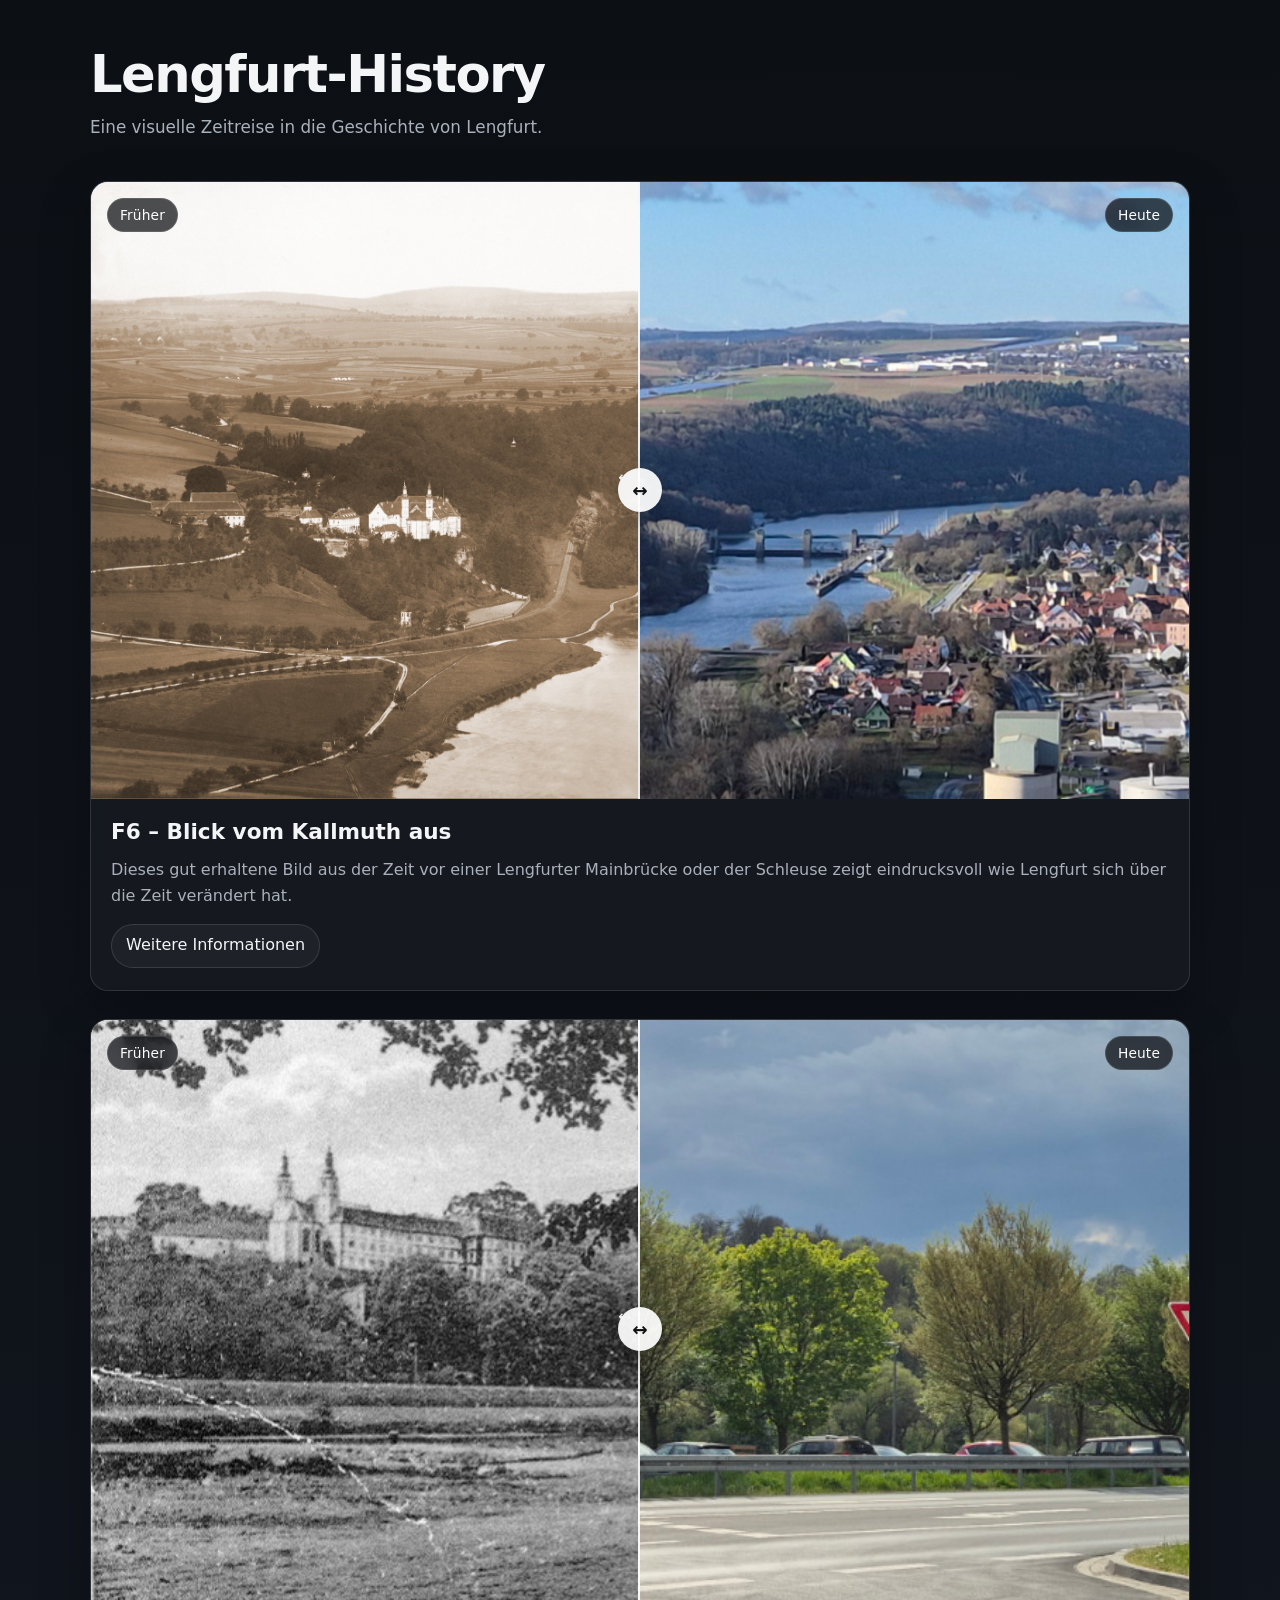
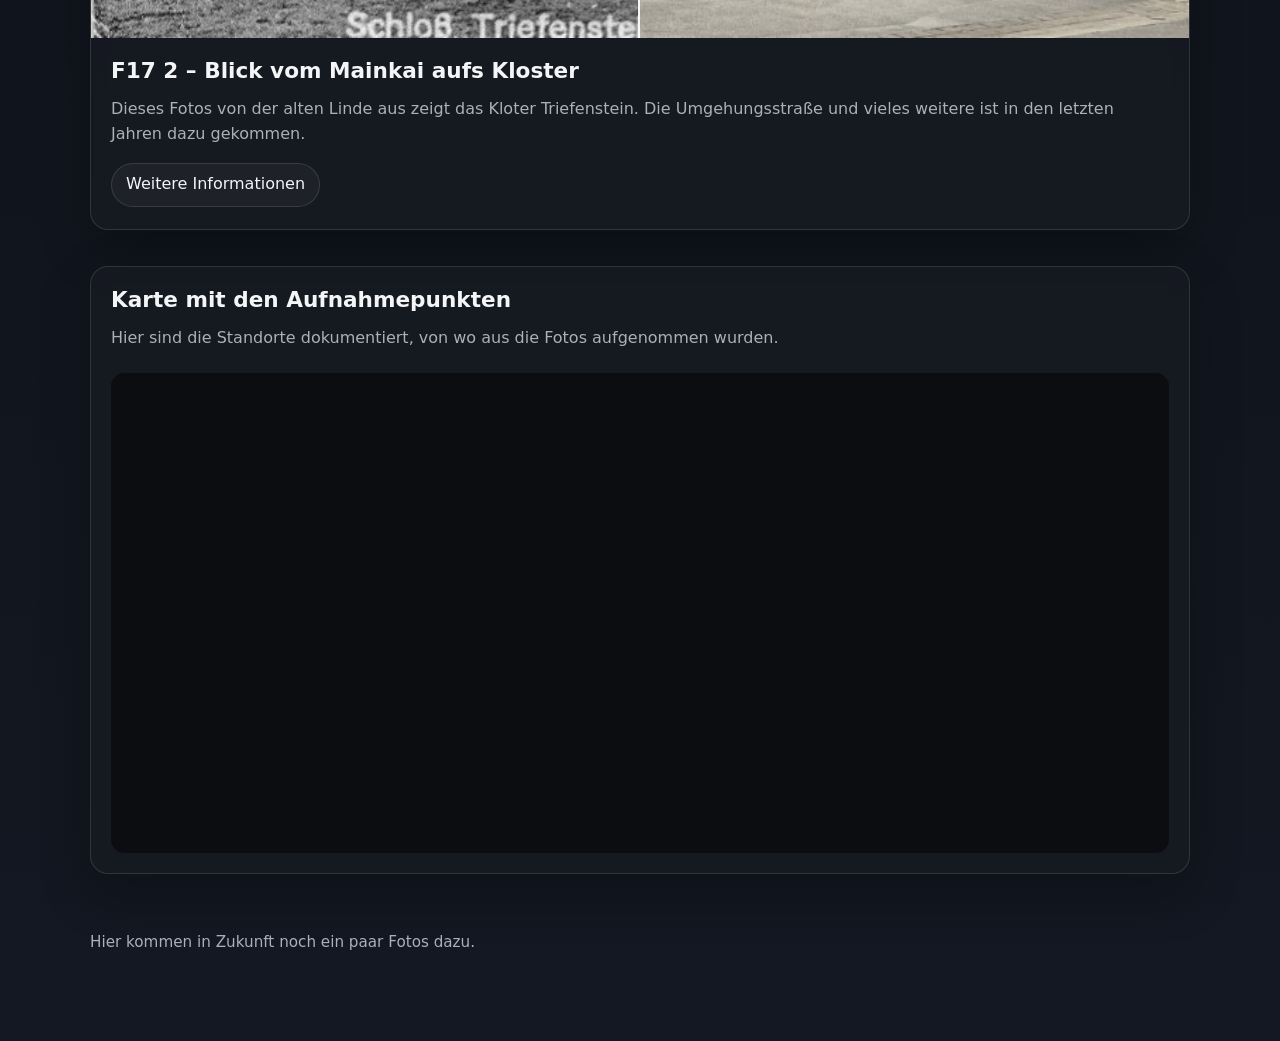
==== index.html @ 37e045f5 "js aufgeräumt" ====
<!DOCTYPE html>
<html lang="de">
<head>
  <meta charset="UTF-8" />
  <meta name="viewport" content="width=device-width, initial-scale=1.0" />
  <title>Lengfurt-History</title>
  <meta name="description" content="Eine visuelle Zeitreise in die Geschichte von Lengfurt." />
  <meta property="og:title" content="Lengfurt-History" />
  <meta property="og:description" content="Eine visuelle Zeitreise in die Geschichte von Lengfurt." />
  <meta property="og:type" content="website" />
  <meta property="og:image" content="bilder/header.jpg" />
  <meta property="og:image:type" content="image/jpg" />
  <meta property="og:image:width" content="1200" />
  <meta property="og:image:height" content="518" />
  <meta property="og:image:secure_url" content="https://peppy-selkie-e596e3.netlify.app/bilder/header.jpg" />
  <link rel="stylesheet" href="styles.css" />
</head>
<body>
  <main class="page">
    <header class="hero">
      <h1>Lengfurt-History</h1>
      <p>
        Eine visuelle Zeitreise in die Geschichte von Lengfurt.
      </p>
    </header>

    <section class="gallery">
      <article class="compare-card">
        <div class="compare-media" data-compare>
          <div class="compare-label left">Früher</div>
          <div class="compare-label right">Heute</div>

          <img
            class="compare-base"
            src="bilder/F6_heute.jpg"
            alt="Heutige Aussicht vom Kallmuth auf Lengfurt"
          />

          <div class="compare-overlay">
            <img
              src="bilder/F6.jpeg"
              alt="Frühere Aussicht vom Kallmuth auf Lengfurt"
            />
          </div>

          <div class="compare-handle" aria-hidden="true"></div>
        </div>

        <div class="compare-content">
          <h2>F6 – Blick vom Kallmuth aus</h2>
          <p>
            Dieses gut erhaltene Bild aus der Zeit vor einer Lengfurter Mainbrücke oder der Schleuse zeigt eindrucksvoll wie Lengfurt sich über die Zeit verändert hat.
          </p>
          <div class="compare-meta">
            <span class="slider-value">Position: 50%</span>
            <a
              class="compare-link"
              href="#info-pop-up"
              data-pop-up-title="F6 – Blick vom Kallmuth aus"
              data-pop-up-text="Datierung: Das Früher Bild ist von vor 1904. In diesem Jahr wurde die erste lengfurter Mainbrücke gebaut."
            >Weitere Informationen</a>
          </div>
        </div>
      </article>


      <section class="gallery">
      <article class="compare-card">
        <div class="compare-media" data-compare>
          <div class="compare-label left">Früher</div>
          <div class="compare-label right">Heute</div>

          <img
            class="compare-base"
            src="bilder/F17 2 heute.jpg"
            alt="Heutiger Blick aufs Kloster Triefenstein vom Mainkai aus"
          />

          <div class="compare-overlay">
            <img
              src="bilder/F17 2.jpg"
              alt="Früherer Blick aufs Kloster Triefenstein vom Mainkai aus"
            />
          </div>

          <div class="compare-handle" aria-hidden="true"></div>
        </div>

        <div class="compare-content">
          <h2>F17 2 – Blick vom Mainkai aufs Kloster</h2>
          <p>
            Dieses Fotos von der alten Linde aus zeigt das Kloter Triefenstein. Die Umgehungsstraße und vieles weitere ist in den letzten Jahren dazu gekommen.
          </p>
          <div class="compare-meta">
            <span class="slider-value">Position: 50%</span>
            <a
              class="compare-link"
              href="#info-pop-up"
              data-pop-up-title="F17 2 – Blick vom Mainkai aufs Kloster"
              data-pop-up-text="Das Früher-Bild muss vor 1939 aufgenommen sein. Es stammt von einer Postkarte aus 1939."
            >Weitere Informationen</a>
          </div>
        </div>
      </article>

    </section>

    <section class="map-section" aria-labelledby="karte-titel">
      <div class="compare-card">
        <div class="compare-content">
          <h2 id="karte-titel">Karte mit den Aufnahmepunkten</h2>
          <p>
            Hier sind die Standorte dokumentiert, von wo aus die Fotos aufgenommen wurden.
          </p>
        </div>
        <div class="map-embed">
          <iframe
            src="https://www.google.com/maps/d/embed?mid=1ggDm_IBhAO5Al_2fngC7RQu9NAcwdJE&ehbc=2E312F"
            width="640"
            height="480"
            loading="lazy"
            referrerpolicy="no-referrer-when-downgrade"
            title="Google My Maps Karte"
          ></iframe>
        </div>
      </div>
    </section>

    <p class="footer-note">
      Hier kommen in Zukunft noch ein paar Fotos dazu.
    </p>
  </main>

  <div class="pop-up" id="info-pop-up" role="dialog" aria-modal="true" aria-labelledby="pop-up-title" hidden>
    <div class="pop-up-content">
      <div class="pop-up-header">
        <h2 class="pop-up-title" id="pop-up-title"></h2>
        <button class="pop-up-close" type="button" aria-label="Popup schließen">×</button>
      </div>
      <p class="pop-up-text"></p>
    </div>
  </div>

  
  <script src="script.js"></script>
</body>
</html>
---- styles.css ----
:root {
  --panel: #171a21;
  --text: #f3f5f7;
  --muted: #a9b1bb;
  --line: rgba(255,255,255,0.12);
  --radius: 18px;
  --shadow: 0 18px 50px rgba(0,0,0,0.28);
  --max-width: 1100px;
}

* {
  box-sizing: border-box;
}

html, body {
  margin: 0;
  padding: 0;
  background: linear-gradient(180deg, #0c0f14 0%, #131822 100%);
  color: var(--text);
  font-family: Inter, system-ui, -apple-system, BlinkMacSystemFont, "Segoe UI", sans-serif;
}

img {
  display: block;
  max-width: 100%;
}

a {
  color: inherit;
}

.page {
  width: min(100% - 32px, var(--max-width));
  margin: 0 auto;
  padding: 48px 0 72px;
}

.hero {
  margin-bottom: 40px;
}

.hero h1 {
  margin: 0 0 12px;
  font-size: clamp(2rem, 4vw, 3.6rem);
  line-height: 1.05;
  letter-spacing: -0.03em;
}

.hero p {
  margin: 0;
  max-width: 65ch;
  color: var(--muted);
  font-size: 1.05rem;
  line-height: 1.6;
}

.gallery {
  display: grid;
  gap: 28px;
}

.compare-card {
  background: rgba(23, 26, 33, 0.86);
  backdrop-filter: blur(8px);
  border: 1px solid var(--line);
  border-radius: var(--radius);
  box-shadow: var(--shadow);
  overflow: hidden;
}

.compare-media {
  position: relative;
  aspect-ratio: 16 / 9;
  background: #090b0f;
  overflow: hidden;
  user-select: none;
  touch-action: pan-y;
}

.compare-media > img,
.compare-overlay img {
  width: 100%;
  height: 100%;
  object-fit: cover;
  pointer-events: none;
}

.compare-overlay img,
.compare-base {
  object-position: left center;
}

.compare-base,
.compare-overlay {
  position: absolute;
  inset: 0;
}

.compare-overlay {
  width: 50%;
  overflow: hidden;
  border-right: 2px solid rgba(255,255,255,0.9);
}

.compare-handle {
  position: absolute;
  top: 0;
  bottom: 0;
  left: 50%;
  width: 48px;
  transform: translateX(-50%);
  cursor: ew-resize;
  pointer-events: auto;
  touch-action: none;
  z-index: 3;
}

.compare-handle::before {
  content: "\2194";
  position: absolute;
  top: 50%;
  left: 50%;
  transform: translate(-50%, -50%);
  width: 44px;
  height: 44px;
  border-radius: 999px;
  background: rgba(255,255,255,0.92);
  box-shadow: 0 8px 22px rgba(0,0,0,0.28);
}

.compare-handle::after {
  content: "↔";
  position: absolute;
  top: 50%;
  left: 50%;
  transform: translate(-50%, -50%);
  color: #111;
  font-size: 1.15rem;
  font-weight: 700;
}

.compare-label {
  position: absolute;
  top: 16px;
  z-index: 2;
  padding: 8px 12px;
  border-radius: 999px;
  background: rgba(10, 12, 16, 0.72);
  border: 1px solid rgba(255,255,255,0.12);
  color: #fff;
  font-size: 0.86rem;
  letter-spacing: 0.01em;
  backdrop-filter: blur(8px);
}

.compare-label.left {
  left: 16px;
}

.compare-label.right {
  right: 16px;
}

.compare-content {
  display: grid;
  gap: 12px;
  padding: 20px 20px 22px;
}

.compare-content h2 {
  margin: 0;
  font-size: 1.35rem;
  line-height: 1.2;
}

.compare-content p {
  margin: 0;
  color: var(--muted);
  line-height: 1.6;
}

.compare-meta {
  display: flex;
  flex-wrap: wrap;
  gap: 10px;
  align-items: center;
  justify-content: space-between;
  padding-top: 4px;
}

.compare-link {
  text-decoration: none;
  border: 1px solid var(--line);
  background: rgba(255,255,255,0.04);
  padding: 10px 14px 13px 14px;
  border-radius: 999px;
  transition: transform 0.2s ease, background 0.2s ease, border-color 0.2s ease;
}

.compare-link:hover,
.compare-link:focus-visible {
  transform: translateY(-1px);
  background: rgba(255,255,255,0.08);
  border-color: rgba(255,255,255,0.25);
  outline: none;
}

.slider-value {
  color: var(--muted);
  font-size: 0.95rem;
  display: none;
}

.map-section {
  margin-top: 8px;
}

.map-embed {
  padding: 0 20px 20px;
}

.map-embed iframe {
  display: block;
  width: 100%;
  min-height: 480px;
  border: 0;
  border-radius: 14px;
  background: #0b0d11;
}

.footer-note {
  margin-top: 28px;
  color: var(--muted);
  font-size: 0.95rem;
  line-height: 1.6;
}

.pop-up {
  position: fixed;
  inset: 0;
  display: grid;
  place-items: center;
  padding: 20px;
  background: rgba(0,0,0,0.68);
  opacity: 0;
  pointer-events: none;
  transition: opacity 0.2s ease;
  z-index: 10;
}

.pop-up.is-open {
  opacity: 1;
  pointer-events: auto;
}

.pop-up-content {
  width: min(100%, 520px);
  border: 1px solid var(--line);
  border-radius: 14px;
  background: var(--panel);
  box-shadow: var(--shadow);
  padding: 22px;
}

.pop-up-header {
  display: flex;
  gap: 16px;
  align-items: center;
  justify-content: space-between;
  margin-bottom: 14px;
}

.pop-up-header h2 {
  margin: 0;
  font-size: 1.25rem;
  line-height: 1.2;
}

.pop-up-close {
  display: inline-grid;
  place-items: center;
  width: 40px;
  height: 40px;
  flex-shrink: 0;
  border: 1px solid var(--line);
  border-radius: 999px;
  background: rgba(255,255,255,0.04);
  color: var(--text);
  font-size: 1.8rem;
  line-height: 1;
  cursor: pointer;
  padding-bottom: 5px;
}

.pop-up-close:hover,
.pop-up-close:focus-visible {
  background: rgba(255,255,255,0.08);
  outline: none;
}

.pop-up-content p {
  margin: 0;
  color: var(--muted);
  line-height: 1.6;
}

@media (max-width: 720px) {
  .page {
    width: min(100% - 20px, var(--max-width));
    padding-top: 28px;
  }

  .compare-content {
    padding: 16px;
  }

  .compare-label {
    top: 12px;
    font-size: 0.8rem;
  }

  .compare-label.left {
    left: 12px;
  }

  .compare-label.right {
    right: 12px;
  }

  .map-embed {
    padding: 0 16px 16px;
  }

  .map-embed iframe {
    min-height: 360px;
  }
}
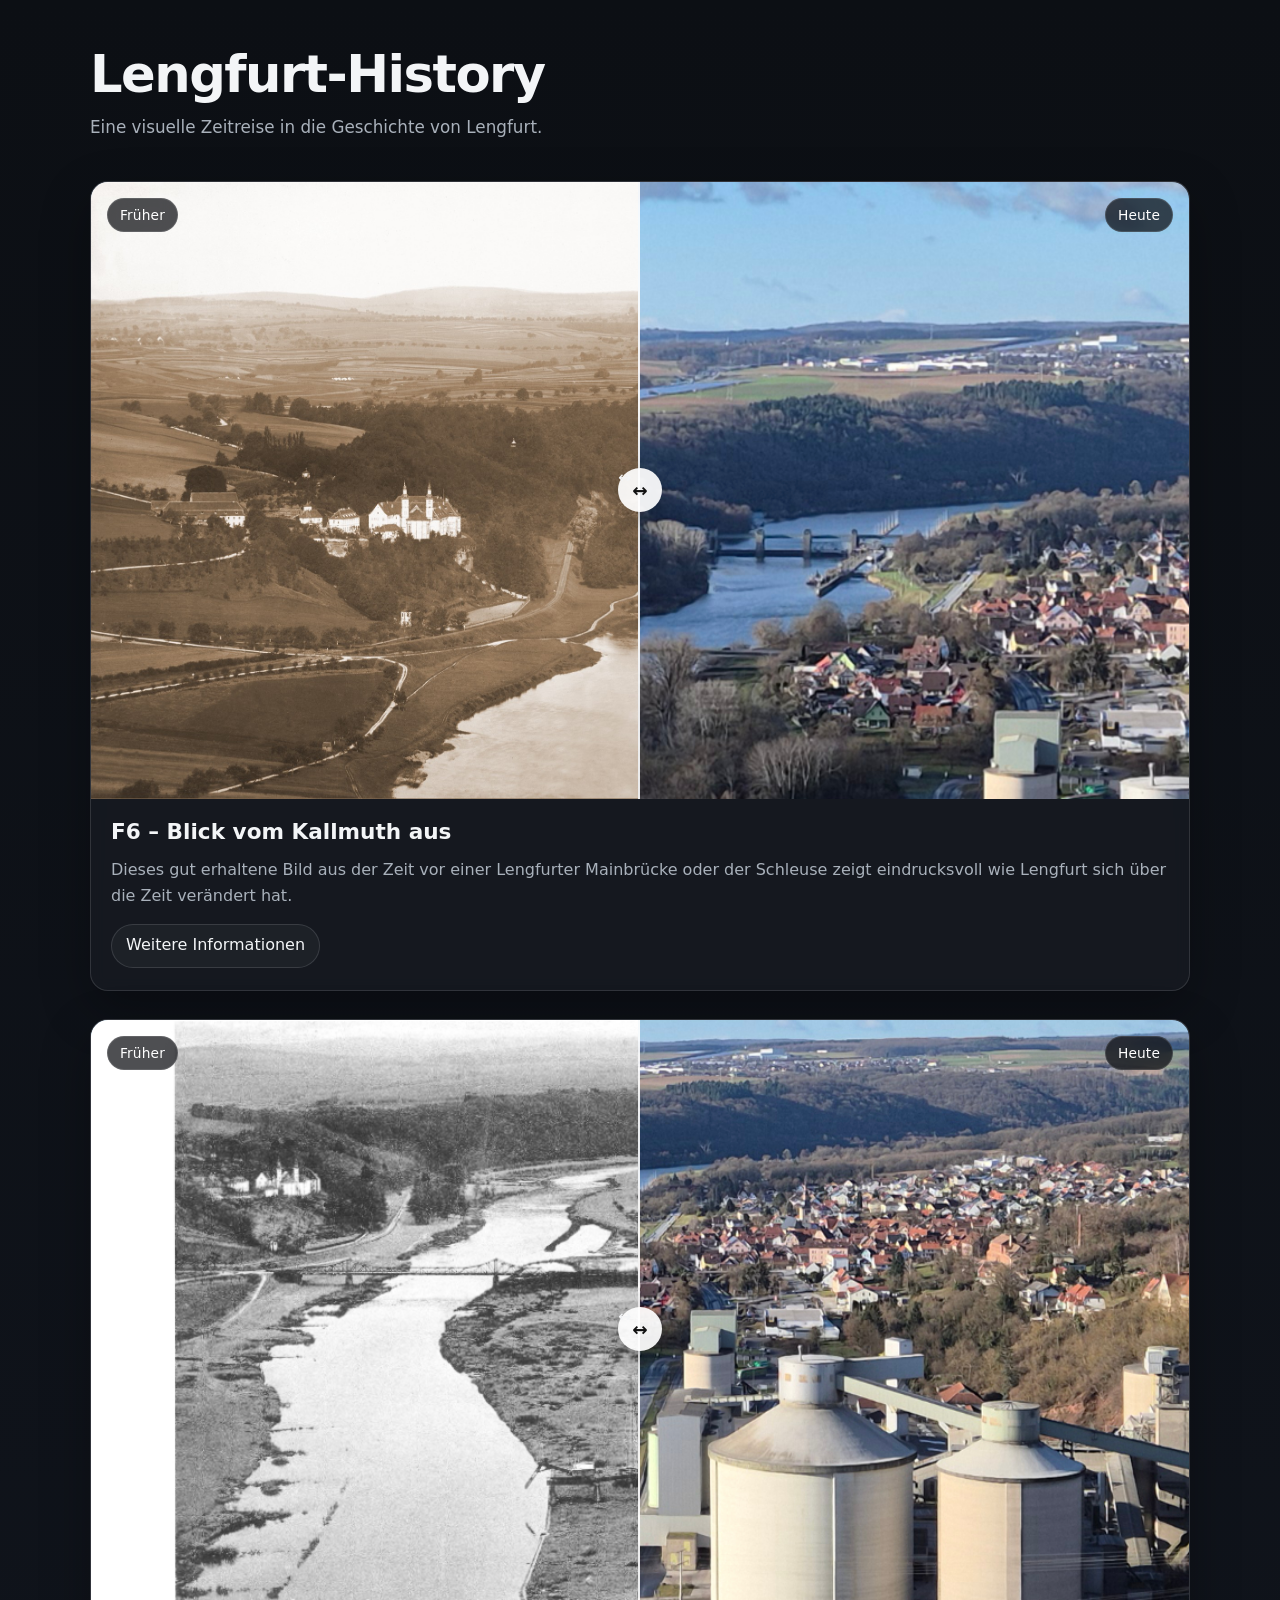
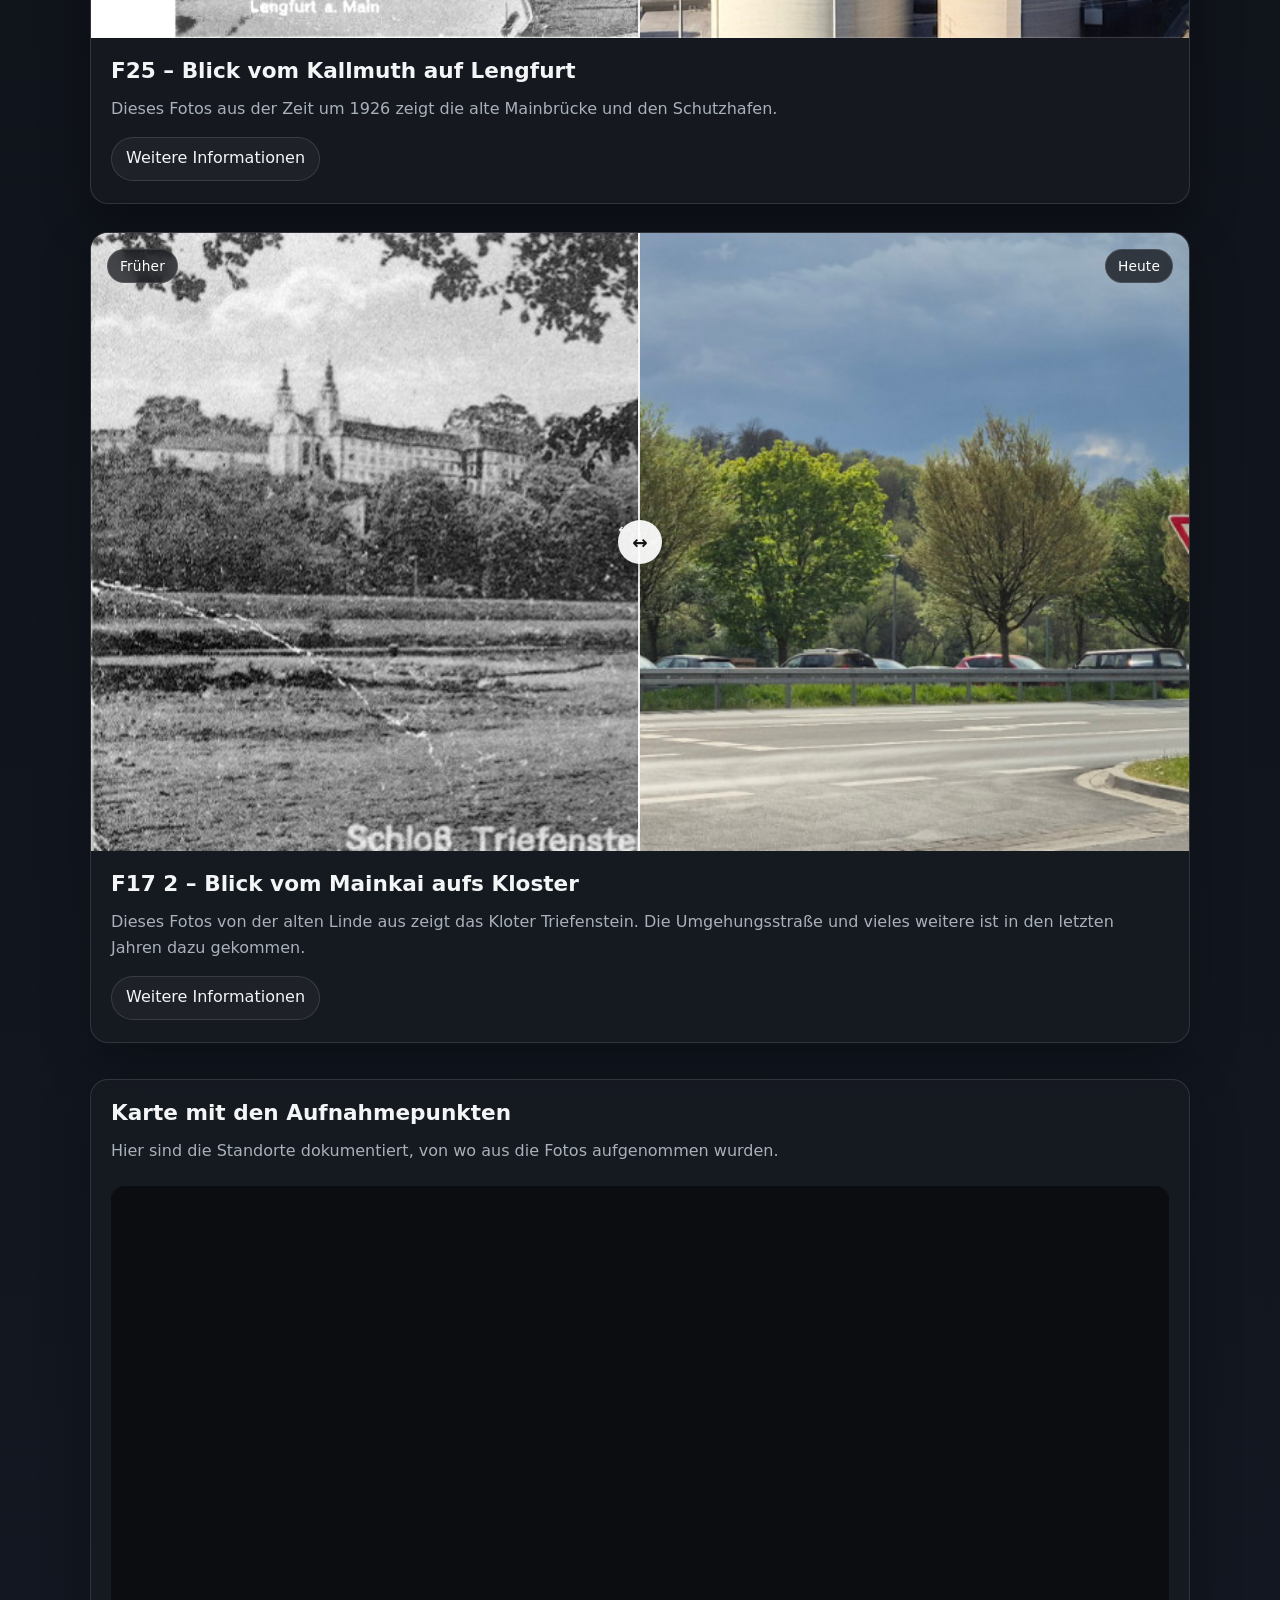
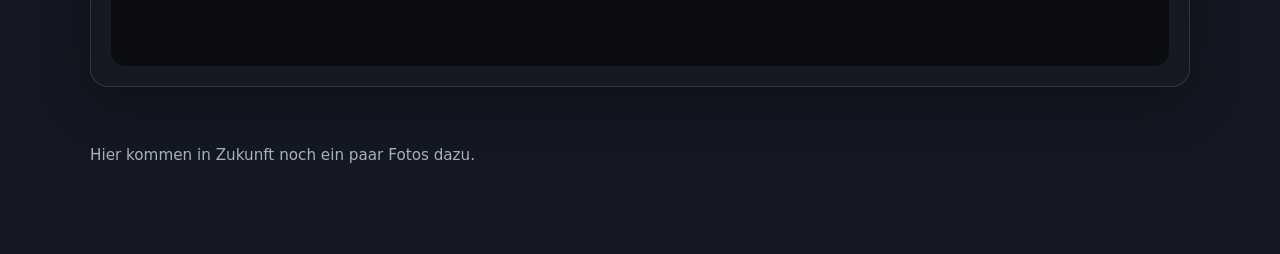
==== commit c3833fc9: "F25 hinzugefügt" ====
--- a/index.html
+++ b/index.html
@@ -1,5 +1,6 @@
 <!DOCTYPE html>
 <html lang="de">
+
 <head>
   <meta charset="UTF-8" />
   <meta name="viewport" content="width=device-width, initial-scale=1.0" />
@@ -15,6 +16,7 @@
   <meta property="og:image:secure_url" content="https://peppy-selkie-e596e3.netlify.app/bilder/header.jpg" />
   <link rel="stylesheet" href="styles.css" />
 </head>
+
 <body>
   <main class="page">
     <header class="hero">
@@ -30,17 +32,10 @@
           <div class="compare-label left">Früher</div>
           <div class="compare-label right">Heute</div>
 
-          <img
-            class="compare-base"
-            src="bilder/F6_heute.jpg"
-            alt="Heutige Aussicht vom Kallmuth auf Lengfurt"
-          />
+          <img class="compare-base" src="bilder/F6_heute.jpg" alt="Heutige Aussicht vom Kallmuth auf Lengfurt" />
 
           <div class="compare-overlay">
-            <img
-              src="bilder/F6.jpeg"
-              alt="Frühere Aussicht vom Kallmuth auf Lengfurt"
-            />
+            <img src="bilder/F6.jpeg" alt="Frühere Aussicht vom Kallmuth auf Lengfurt" />
           </div>
 
           <div class="compare-handle" aria-hidden="true"></div>
@@ -49,86 +44,100 @@
         <div class="compare-content">
           <h2>F6 – Blick vom Kallmuth aus</h2>
           <p>
-            Dieses gut erhaltene Bild aus der Zeit vor einer Lengfurter Mainbrücke oder der Schleuse zeigt eindrucksvoll wie Lengfurt sich über die Zeit verändert hat.
+            Dieses gut erhaltene Bild aus der Zeit vor einer Lengfurter Mainbrücke oder der Schleuse zeigt eindrucksvoll
+            wie Lengfurt sich über die Zeit verändert hat.
           </p>
           <div class="compare-meta">
             <span class="slider-value">Position: 50%</span>
-            <a
-              class="compare-link"
-              href="#info-pop-up"
-              data-pop-up-title="F6 – Blick vom Kallmuth aus"
-              data-pop-up-text="Datierung: Das Früher Bild ist von vor 1904. In diesem Jahr wurde die erste lengfurter Mainbrücke gebaut."
-            >Weitere Informationen</a>
+            <a class="compare-link" href="#info-pop-up" data-pop-up-title="F6 – Blick vom Kallmuth aus"
+              data-pop-up-text="Datierung: Das Früher Bild ist von vor 1904. In diesem Jahr wurde die erste lengfurter Mainbrücke gebaut.">Weitere
+              Informationen</a>
           </div>
         </div>
       </article>
 
+            <section class="gallery">
+        <article class="compare-card">
+          <div class="compare-media" data-compare>
+            <div class="compare-label left">Früher</div>
+            <div class="compare-label right">Heute</div>
+
+            <img class="compare-base" src="bilder/F25_neu.jpg"
+              alt="Heutige Aussicht vom Kallmuth auf Lengfurt" />
+
+            <div class="compare-overlay">
+              <img src="bilder/F25_web.jpg" alt="Früherer Blick vom Kallmuth auf Lengfurt" />
+            </div>
+
+            <div class="compare-handle" aria-hidden="true"></div>
+          </div>
+
+          <div class="compare-content">
+            <h2>F25 – Blick vom Kallmuth auf Lengfurt</h2>
+            <p>
+              Dieses Fotos aus der Zeit um 1926 zeigt die alte Mainbrücke und den Schutzhafen. 
+            </p>
+            <div class="compare-meta">
+              <span class="slider-value">Position: 50%</span>
+              <a class="compare-link" href="#info-pop-up" data-pop-up-title="F25 – Blick vom Kallmuth auf Lengfurt"
+                data-pop-up-text="Zu dieser Zeit gab es noch keine Schleue in Lengfurt">Weitere
+                Informationen</a>
+            </div>
+          </div>
+        </article>
+      </section>
 
       <section class="gallery">
-      <article class="compare-card">
-        <div class="compare-media" data-compare>
-          <div class="compare-label left">Früher</div>
-          <div class="compare-label right">Heute</div>
+        <article class="compare-card">
+          <div class="compare-media" data-compare>
+            <div class="compare-label left">Früher</div>
+            <div class="compare-label right">Heute</div>
 
-          <img
-            class="compare-base"
-            src="bilder/F17 2 heute.jpg"
-            alt="Heutiger Blick aufs Kloster Triefenstein vom Mainkai aus"
-          />
+            <img class="compare-base" src="bilder/F17 2 heute.jpg"
+              alt="Heutiger Blick aufs Kloster Triefenstein vom Mainkai aus" />
 
-          <div class="compare-overlay">
-            <img
-              src="bilder/F17 2.jpg"
-              alt="Früherer Blick aufs Kloster Triefenstein vom Mainkai aus"
-            />
+            <div class="compare-overlay">
+              <img src="bilder/F17 2.jpg" alt="Früherer Blick aufs Kloster Triefenstein vom Mainkai aus" />
+            </div>
+
+            <div class="compare-handle" aria-hidden="true"></div>
           </div>
 
-          <div class="compare-handle" aria-hidden="true"></div>
-        </div>
+          <div class="compare-content">
+            <h2>F17 2 – Blick vom Mainkai aufs Kloster</h2>
+            <p>
+              Dieses Fotos von der alten Linde aus zeigt das Kloter Triefenstein. Die Umgehungsstraße und vieles weitere
+              ist in den letzten Jahren dazu gekommen.
+            </p>
+            <div class="compare-meta">
+              <span class="slider-value">Position: 50%</span>
+              <a class="compare-link" href="#info-pop-up" data-pop-up-title="F17 2 – Blick vom Mainkai aufs Kloster"
+                data-pop-up-text="Das Früher-Bild muss vor 1939 aufgenommen sein. Es stammt von einer Postkarte aus 1939.">Weitere
+                Informationen</a>
+            </div>
+          </div>
+        </article>
+      </section>
 
-        <div class="compare-content">
-          <h2>F17 2 – Blick vom Mainkai aufs Kloster</h2>
-          <p>
-            Dieses Fotos von der alten Linde aus zeigt das Kloter Triefenstein. Die Umgehungsstraße und vieles weitere ist in den letzten Jahren dazu gekommen.
-          </p>
-          <div class="compare-meta">
-            <span class="slider-value">Position: 50%</span>
-            <a
-              class="compare-link"
-              href="#info-pop-up"
-              data-pop-up-title="F17 2 – Blick vom Mainkai aufs Kloster"
-              data-pop-up-text="Das Früher-Bild muss vor 1939 aufgenommen sein. Es stammt von einer Postkarte aus 1939."
-            >Weitere Informationen</a>
+      <section class="map-section" aria-labelledby="karte-titel">
+        <div class="compare-card">
+          <div class="compare-content">
+            <h2 id="karte-titel">Karte mit den Aufnahmepunkten</h2>
+            <p>
+              Hier sind die Standorte dokumentiert, von wo aus die Fotos aufgenommen wurden.
+            </p>
+          </div>
+          <div class="map-embed">
+            <iframe src="https://www.google.com/maps/d/embed?mid=1ggDm_IBhAO5Al_2fngC7RQu9NAcwdJE&ehbc=2E312F"
+              width="640" height="480" loading="lazy" referrerpolicy="no-referrer-when-downgrade"
+              title="Google My Maps Karte"></iframe>
           </div>
         </div>
-      </article>
+      </section>
 
-    </section>
-
-    <section class="map-section" aria-labelledby="karte-titel">
-      <div class="compare-card">
-        <div class="compare-content">
-          <h2 id="karte-titel">Karte mit den Aufnahmepunkten</h2>
-          <p>
-            Hier sind die Standorte dokumentiert, von wo aus die Fotos aufgenommen wurden.
-          </p>
-        </div>
-        <div class="map-embed">
-          <iframe
-            src="https://www.google.com/maps/d/embed?mid=1ggDm_IBhAO5Al_2fngC7RQu9NAcwdJE&ehbc=2E312F"
-            width="640"
-            height="480"
-            loading="lazy"
-            referrerpolicy="no-referrer-when-downgrade"
-            title="Google My Maps Karte"
-          ></iframe>
-        </div>
-      </div>
-    </section>
-
-    <p class="footer-note">
-      Hier kommen in Zukunft noch ein paar Fotos dazu.
-    </p>
+      <p class="footer-note">
+        Hier kommen in Zukunft noch ein paar Fotos dazu.
+      </p>
   </main>
 
   <div class="pop-up" id="info-pop-up" role="dialog" aria-modal="true" aria-labelledby="pop-up-title" hidden>
@@ -141,7 +150,8 @@
     </div>
   </div>
 
-  
+
   <script src="script.js"></script>
 </body>
-</html>
+
+</html>
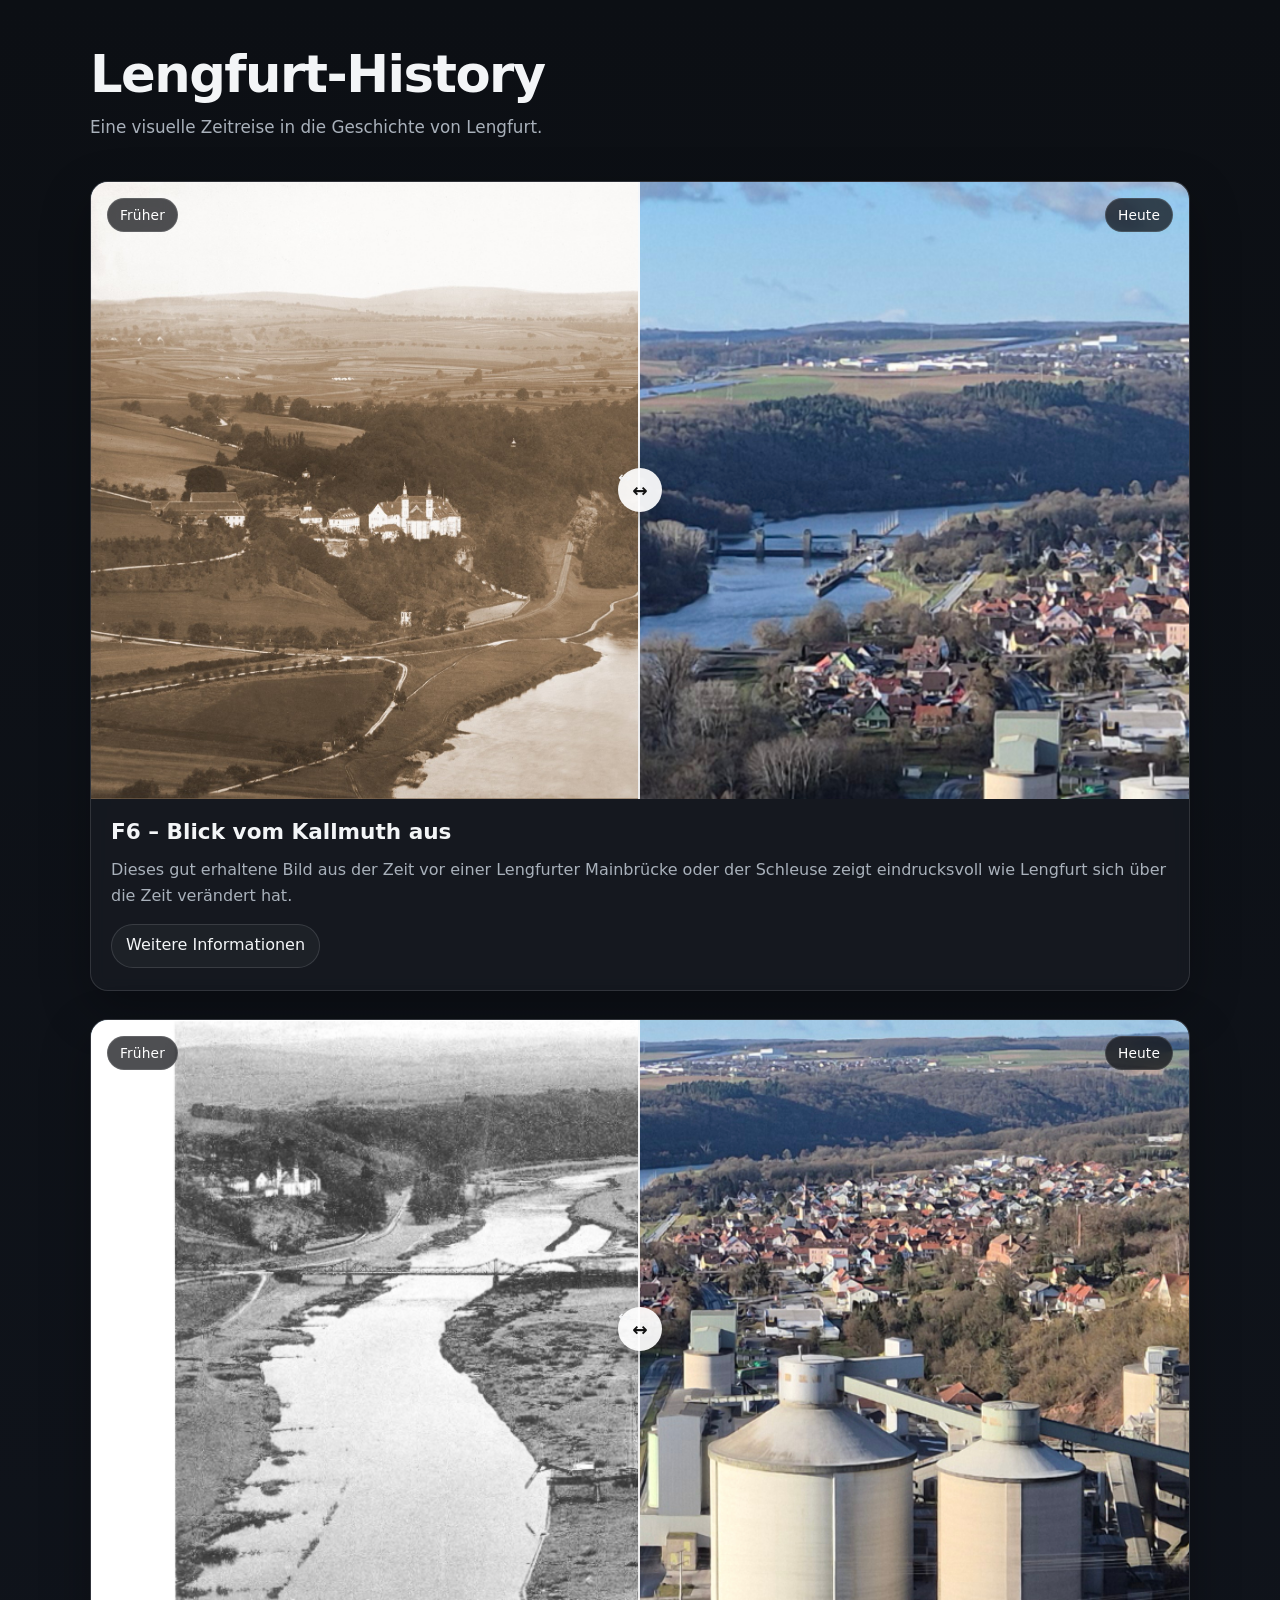
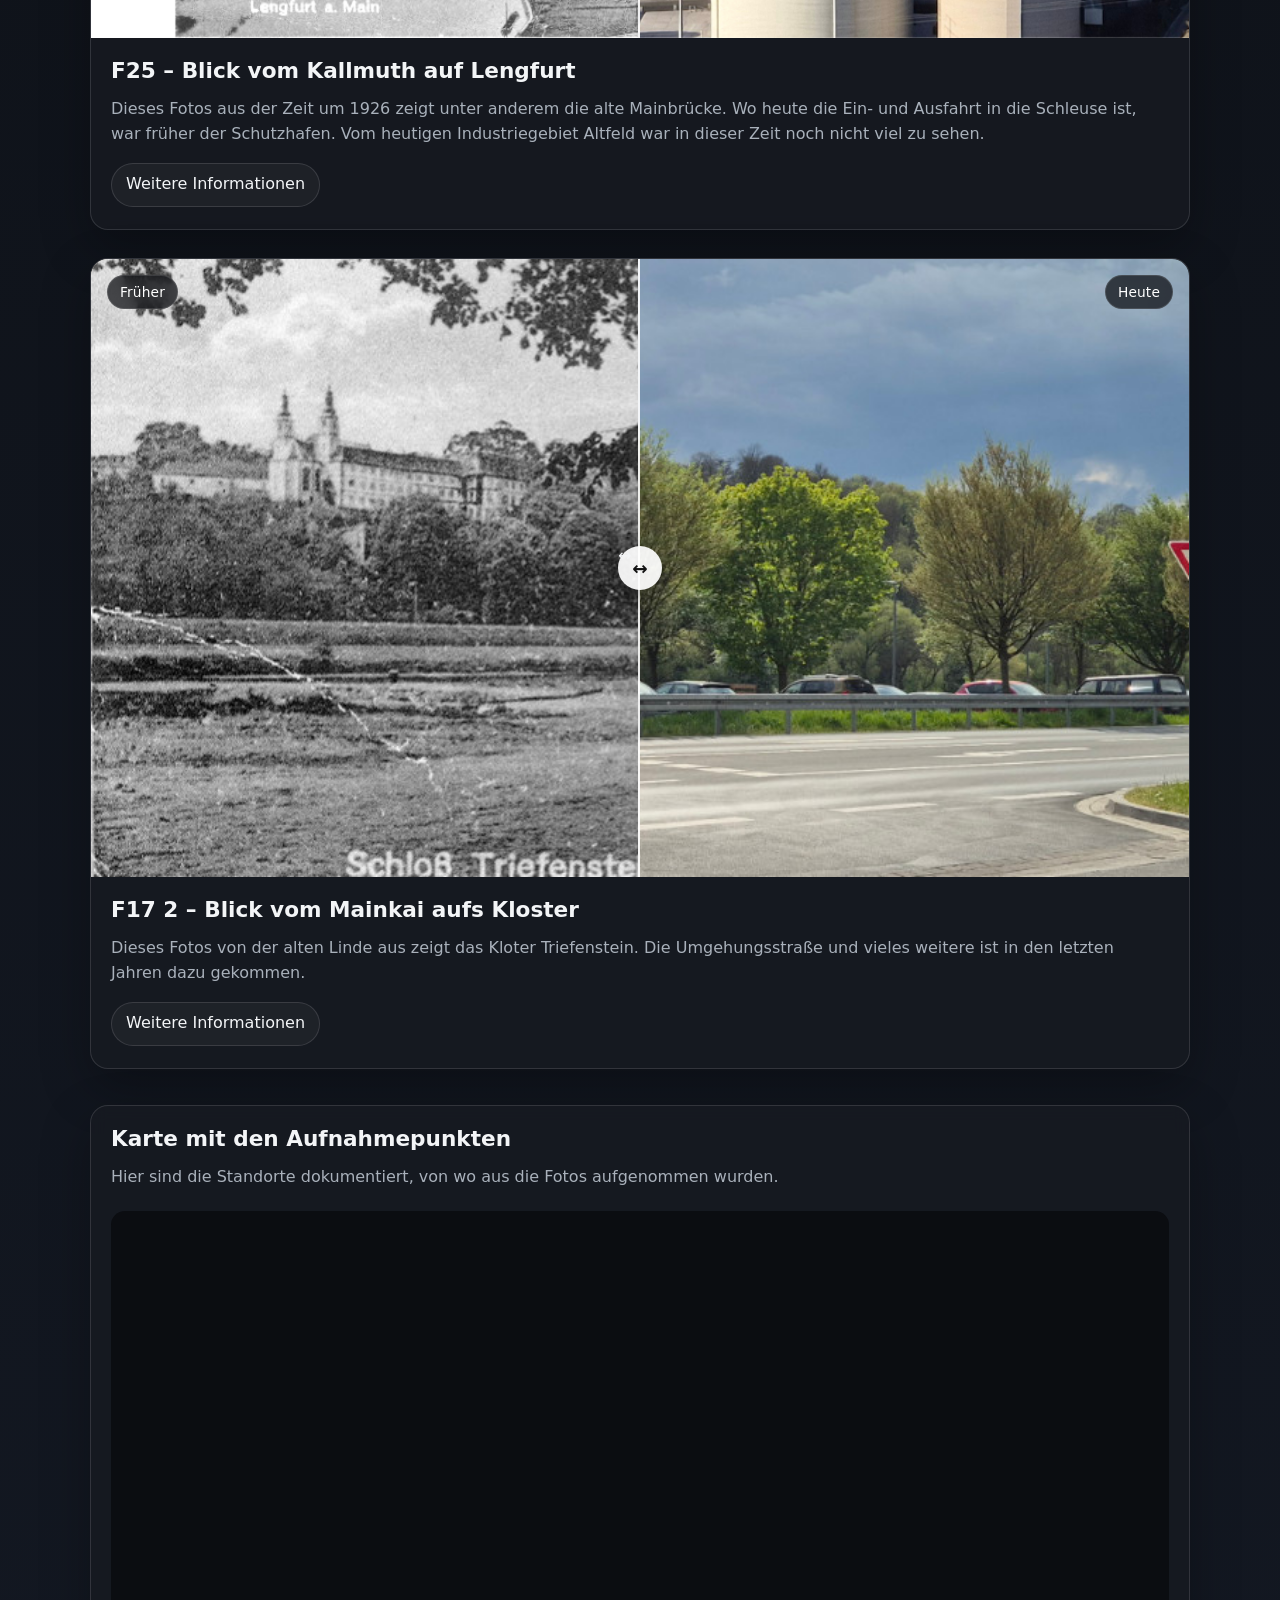
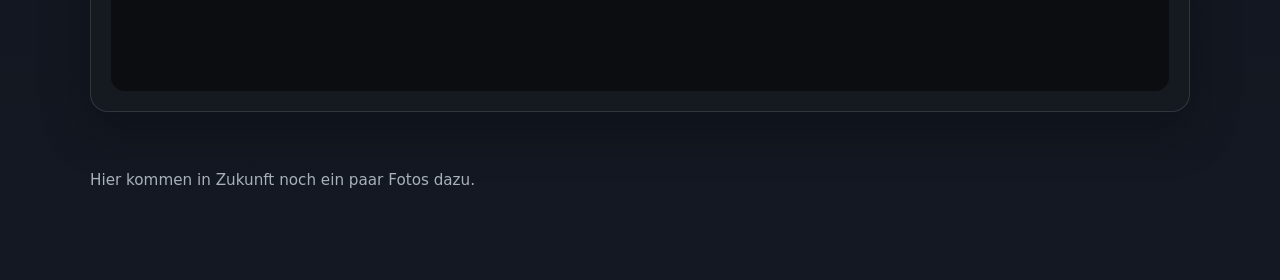
==== commit 65e9bd72: "Beschreibung für F25 ergänzt." ====
--- a/index.html
+++ b/index.html
@@ -50,7 +50,7 @@
           <div class="compare-meta">
             <span class="slider-value">Position: 50%</span>
             <a class="compare-link" href="#info-pop-up" data-pop-up-title="F6 – Blick vom Kallmuth aus"
-              data-pop-up-text="Datierung: Das Früher Bild ist von vor 1904. In diesem Jahr wurde die erste lengfurter Mainbrücke gebaut.">Weitere
+              data-pop-up-text="Datierung: Das Früher Bild ist von vor 1904. In diesem Jahr wurde die erste lengfurter Mainbrücke gebaut. Auch die Autobahn A3 im Hintergrund vom Kloster wurde erst nach dem zweiten Weltkrieg fertiggestellt.">Weitere
               Informationen</a>
           </div>
         </div>
@@ -75,7 +75,7 @@
           <div class="compare-content">
             <h2>F25 – Blick vom Kallmuth auf Lengfurt</h2>
             <p>
-              Dieses Fotos aus der Zeit um 1926 zeigt die alte Mainbrücke und den Schutzhafen. 
+              Dieses Fotos aus der Zeit um 1926 zeigt unter anderem die alte Mainbrücke. Wo heute die Ein- und Ausfahrt in die Schleuse ist, war früher der Schutzhafen. Vom heutigen Industriegebiet Altfeld war in dieser Zeit noch nicht viel zu sehen.
             </p>
             <div class="compare-meta">
               <span class="slider-value">Position: 50%</span>
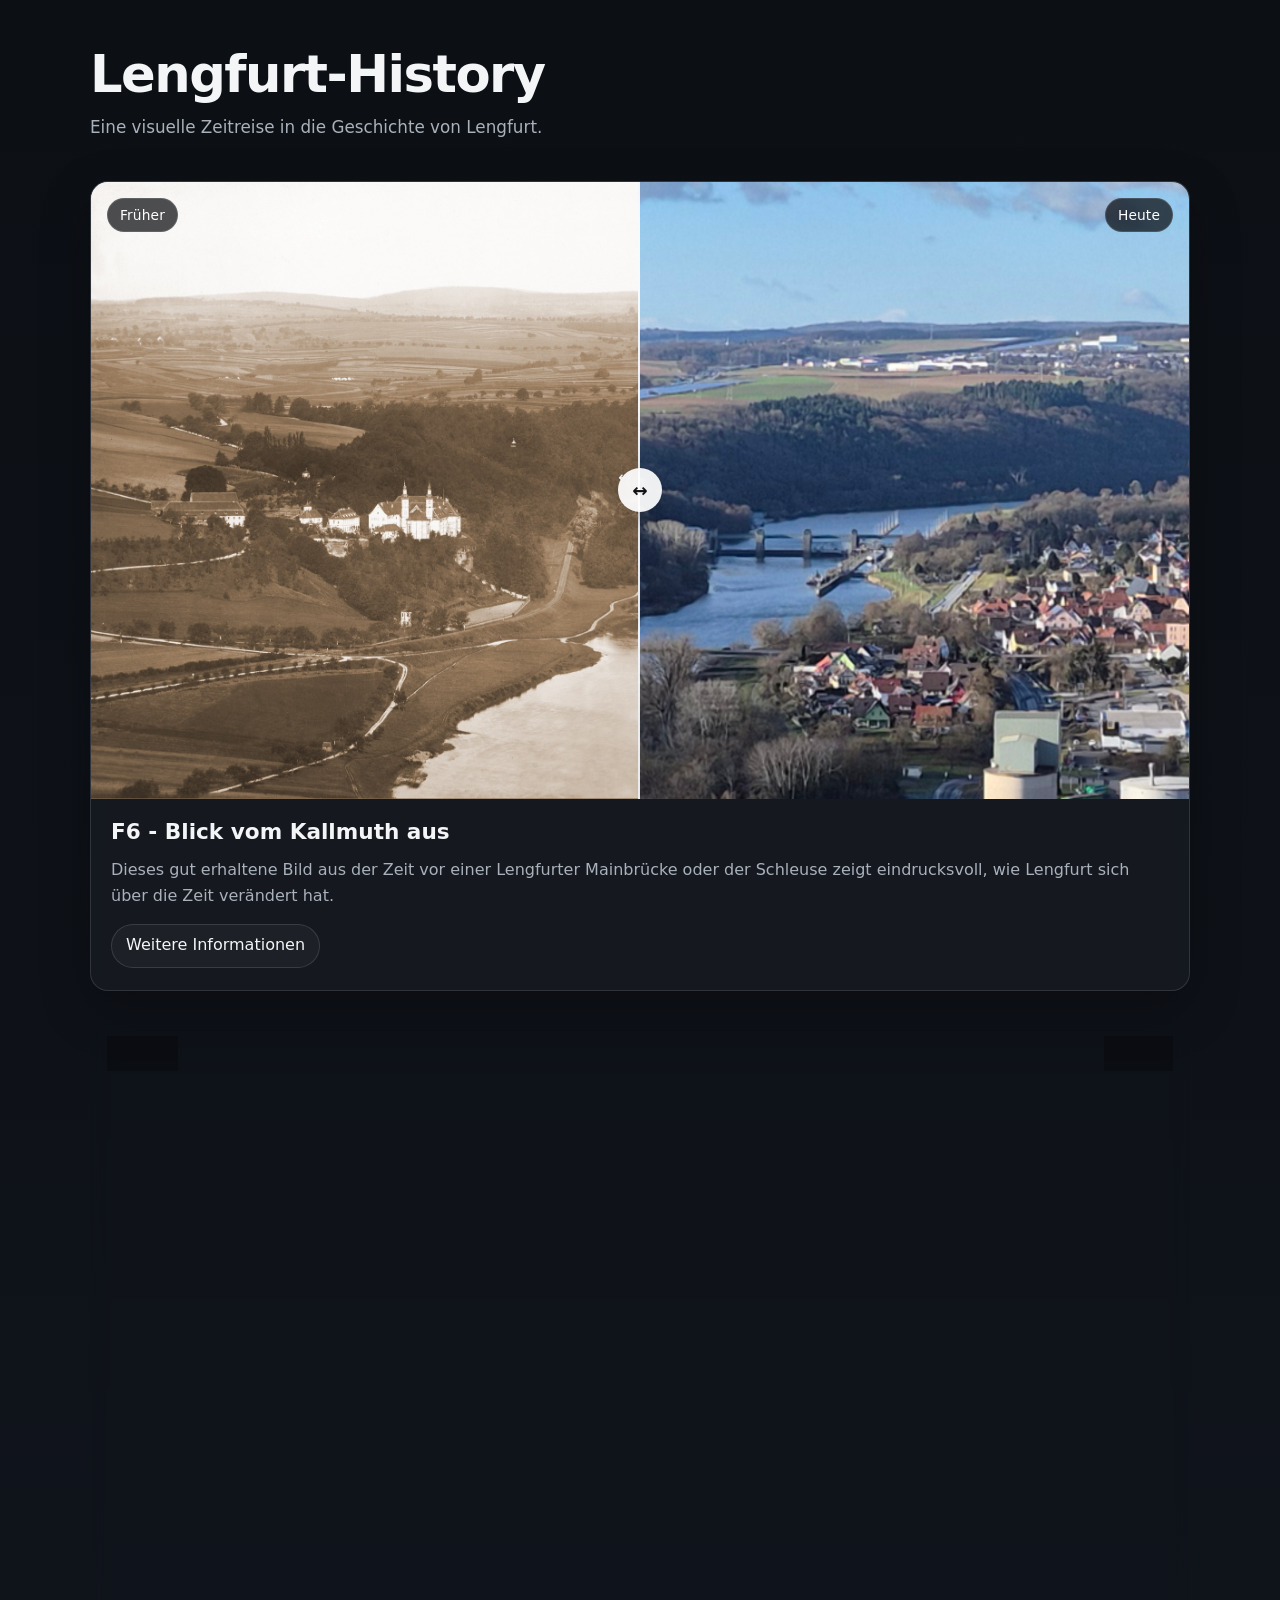
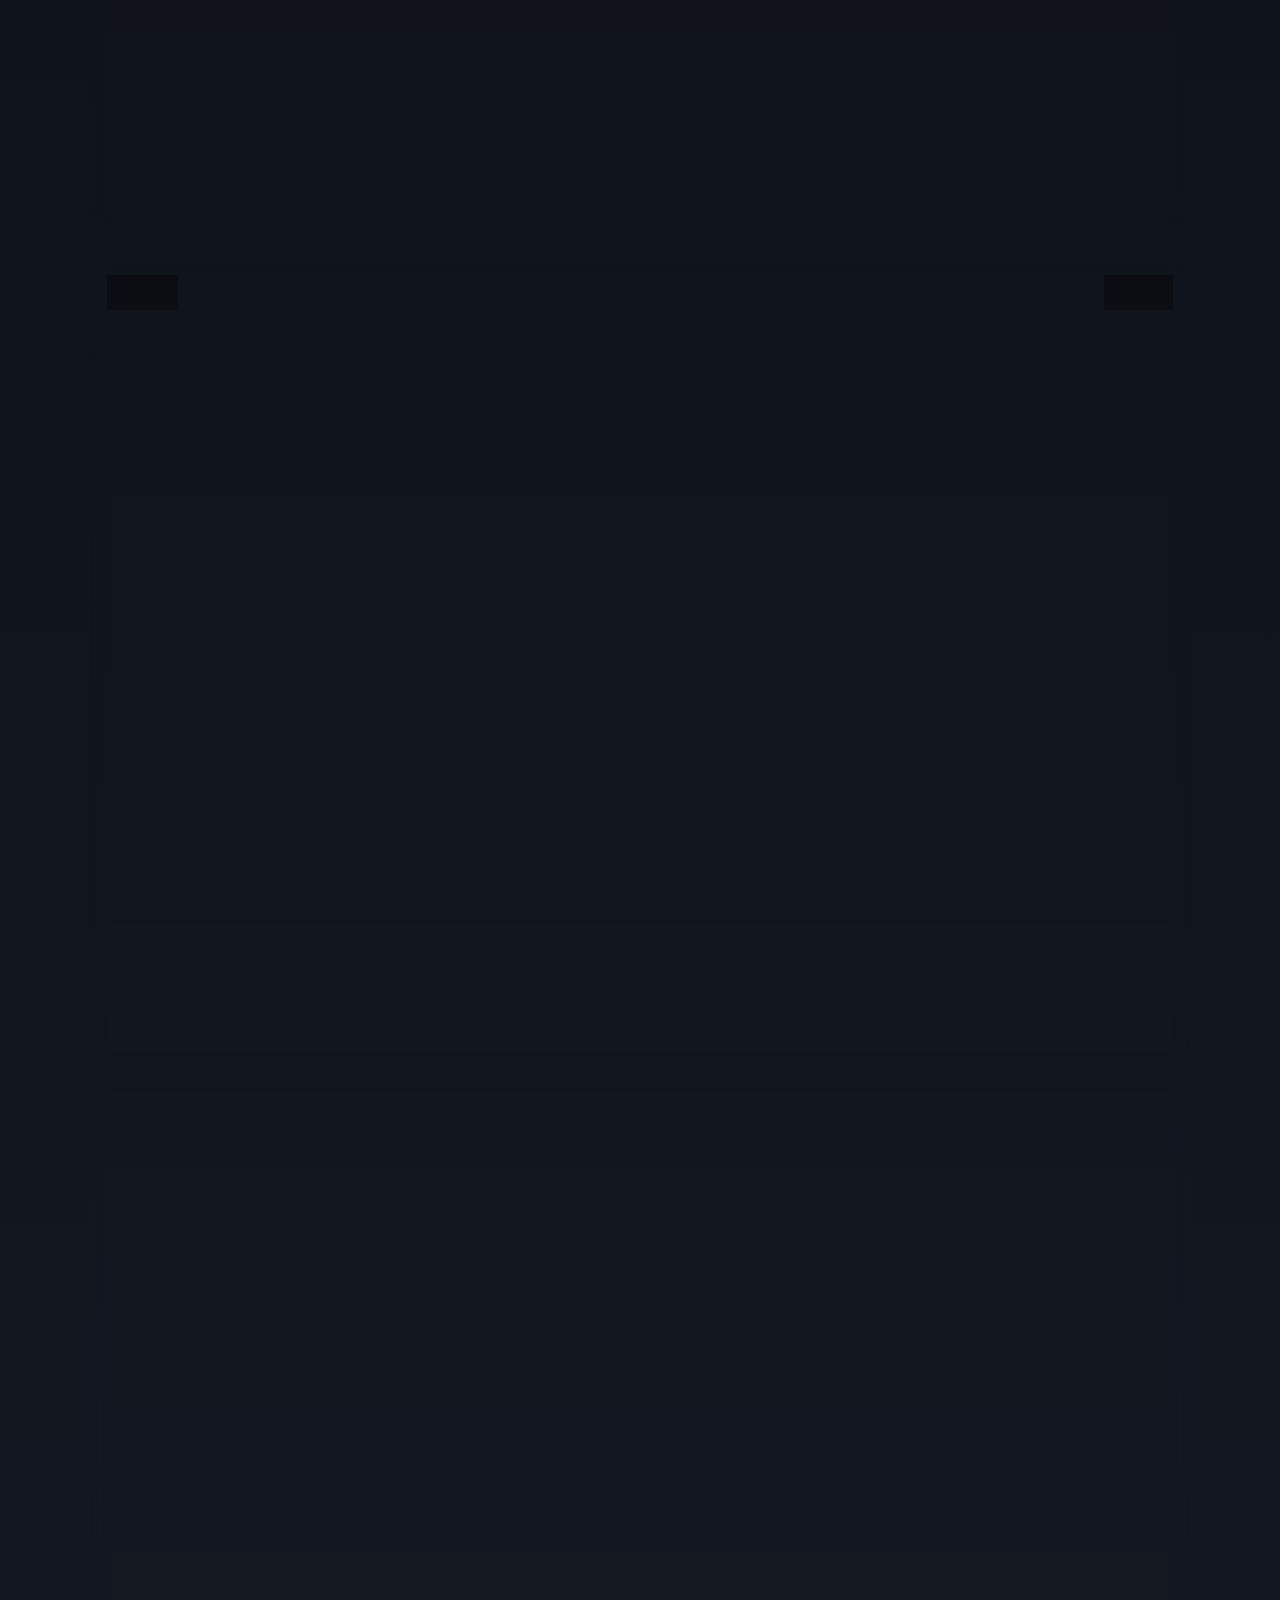
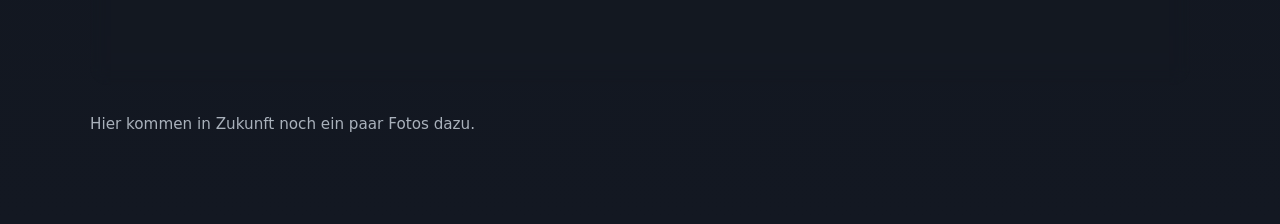
==== commit 12aac740: "Erster Schritt: Umbau auf Json-Daten" ====
--- a/index.html
+++ b/index.html
@@ -20,122 +20,25 @@
 <body>
   <main class="page">
     <header class="hero">
-      <h1>Lengfurt-History</h1>
-      <p>
-        Eine visuelle Zeitreise in die Geschichte von Lengfurt.
-      </p>
+      <h1 data-page-title>Lengfurt-History</h1>
+      <p data-page-description>Eine visuelle Zeitreise in die Geschichte von Lengfurt.</p>
     </header>
 
-    <section class="gallery">
-      <article class="compare-card">
-        <div class="compare-media" data-compare>
-          <div class="compare-label left">Früher</div>
-          <div class="compare-label right">Heute</div>
+    <section class="gallery" data-gallery aria-live="polite"></section>
 
-          <img class="compare-base" src="bilder/F6_heute.jpg" alt="Heutige Aussicht vom Kallmuth auf Lengfurt" />
-
-          <div class="compare-overlay">
-            <img src="bilder/F6.jpeg" alt="Frühere Aussicht vom Kallmuth auf Lengfurt" />
-          </div>
-
-          <div class="compare-handle" aria-hidden="true"></div>
-        </div>
-
+    <section class="map-section" aria-labelledby="karte-titel">
+      <div class="compare-card">
         <div class="compare-content">
-          <h2>F6 – Blick vom Kallmuth aus</h2>
-          <p>
-            Dieses gut erhaltene Bild aus der Zeit vor einer Lengfurter Mainbrücke oder der Schleuse zeigt eindrucksvoll
-            wie Lengfurt sich über die Zeit verändert hat.
-          </p>
-          <div class="compare-meta">
-            <span class="slider-value">Position: 50%</span>
-            <a class="compare-link" href="#info-pop-up" data-pop-up-title="F6 – Blick vom Kallmuth aus"
-              data-pop-up-text="Datierung: Das Früher Bild ist von vor 1904. In diesem Jahr wurde die erste lengfurter Mainbrücke gebaut. Auch die Autobahn A3 im Hintergrund vom Kloster wurde erst nach dem zweiten Weltkrieg fertiggestellt.">Weitere
-              Informationen</a>
-          </div>
-        </div>
-      </article>
-
-            <section class="gallery">
-        <article class="compare-card">
-          <div class="compare-media" data-compare>
-            <div class="compare-label left">Früher</div>
-            <div class="compare-label right">Heute</div>
-
-            <img class="compare-base" src="bilder/F25_neu.jpg"
-              alt="Heutige Aussicht vom Kallmuth auf Lengfurt" />
-
-            <div class="compare-overlay">
-              <img src="bilder/F25_web.jpg" alt="Früherer Blick vom Kallmuth auf Lengfurt" />
-            </div>
-
-            <div class="compare-handle" aria-hidden="true"></div>
-          </div>
-
-          <div class="compare-content">
-            <h2>F25 – Blick vom Kallmuth auf Lengfurt</h2>
-            <p>
-              Dieses Fotos aus der Zeit um 1926 zeigt unter anderem die alte Mainbrücke. Wo heute die Ein- und Ausfahrt in die Schleuse ist, war früher der Schutzhafen. Vom heutigen Industriegebiet Altfeld war in dieser Zeit noch nicht viel zu sehen.
-            </p>
-            <div class="compare-meta">
-              <span class="slider-value">Position: 50%</span>
-              <a class="compare-link" href="#info-pop-up" data-pop-up-title="F25 – Blick vom Kallmuth auf Lengfurt"
-                data-pop-up-text="Zu dieser Zeit gab es noch keine Schleue in Lengfurt">Weitere
-                Informationen</a>
-            </div>
-          </div>
-        </article>
-      </section>
-
-      <section class="gallery">
-        <article class="compare-card">
-          <div class="compare-media" data-compare>
-            <div class="compare-label left">Früher</div>
-            <div class="compare-label right">Heute</div>
-
-            <img class="compare-base" src="bilder/F17 2 heute.jpg"
-              alt="Heutiger Blick aufs Kloster Triefenstein vom Mainkai aus" />
-
-            <div class="compare-overlay">
-              <img src="bilder/F17 2.jpg" alt="Früherer Blick aufs Kloster Triefenstein vom Mainkai aus" />
-            </div>
-
-            <div class="compare-handle" aria-hidden="true"></div>
-          </div>
-
-          <div class="compare-content">
-            <h2>F17 2 – Blick vom Mainkai aufs Kloster</h2>
-            <p>
-              Dieses Fotos von der alten Linde aus zeigt das Kloter Triefenstein. Die Umgehungsstraße und vieles weitere
-              ist in den letzten Jahren dazu gekommen.
-            </p>
-            <div class="compare-meta">
-              <span class="slider-value">Position: 50%</span>
-              <a class="compare-link" href="#info-pop-up" data-pop-up-title="F17 2 – Blick vom Mainkai aufs Kloster"
-                data-pop-up-text="Das Früher-Bild muss vor 1939 aufgenommen sein. Es stammt von einer Postkarte aus 1939.">Weitere
-                Informationen</a>
-            </div>
-          </div>
-        </article>
-      </section>
-
-      <section class="map-section" aria-labelledby="karte-titel">
-        <div class="compare-card">
-          <div class="compare-content">
-            <h2 id="karte-titel">Karte mit den Aufnahmepunkten</h2>
-            <p>
+            <h2 id="karte-titel" data-map-title>Karte mit den Aufnahmepunkten</h2>
+            <p data-map-description>
               Hier sind die Standorte dokumentiert, von wo aus die Fotos aufgenommen wurden.
             </p>
-          </div>
-          <div class="map-embed">
-            <iframe src="https://www.google.com/maps/d/embed?mid=1ggDm_IBhAO5Al_2fngC7RQu9NAcwdJE&ehbc=2E312F"
-              width="640" height="480" loading="lazy" referrerpolicy="no-referrer-when-downgrade"
-              title="Google My Maps Karte"></iframe>
-          </div>
         </div>
-      </section>
+          <div class="map-embed" data-map-embed></div>
+      </div>
+    </section>
 
-      <p class="footer-note">
+      <p class="footer-note" data-footer-note>
         Hier kommen in Zukunft noch ein paar Fotos dazu.
       </p>
   </main>
@@ -150,8 +53,7 @@
     </div>
   </div>
 
-
   <script src="script.js"></script>
 </body>
 
-</html>+</html>
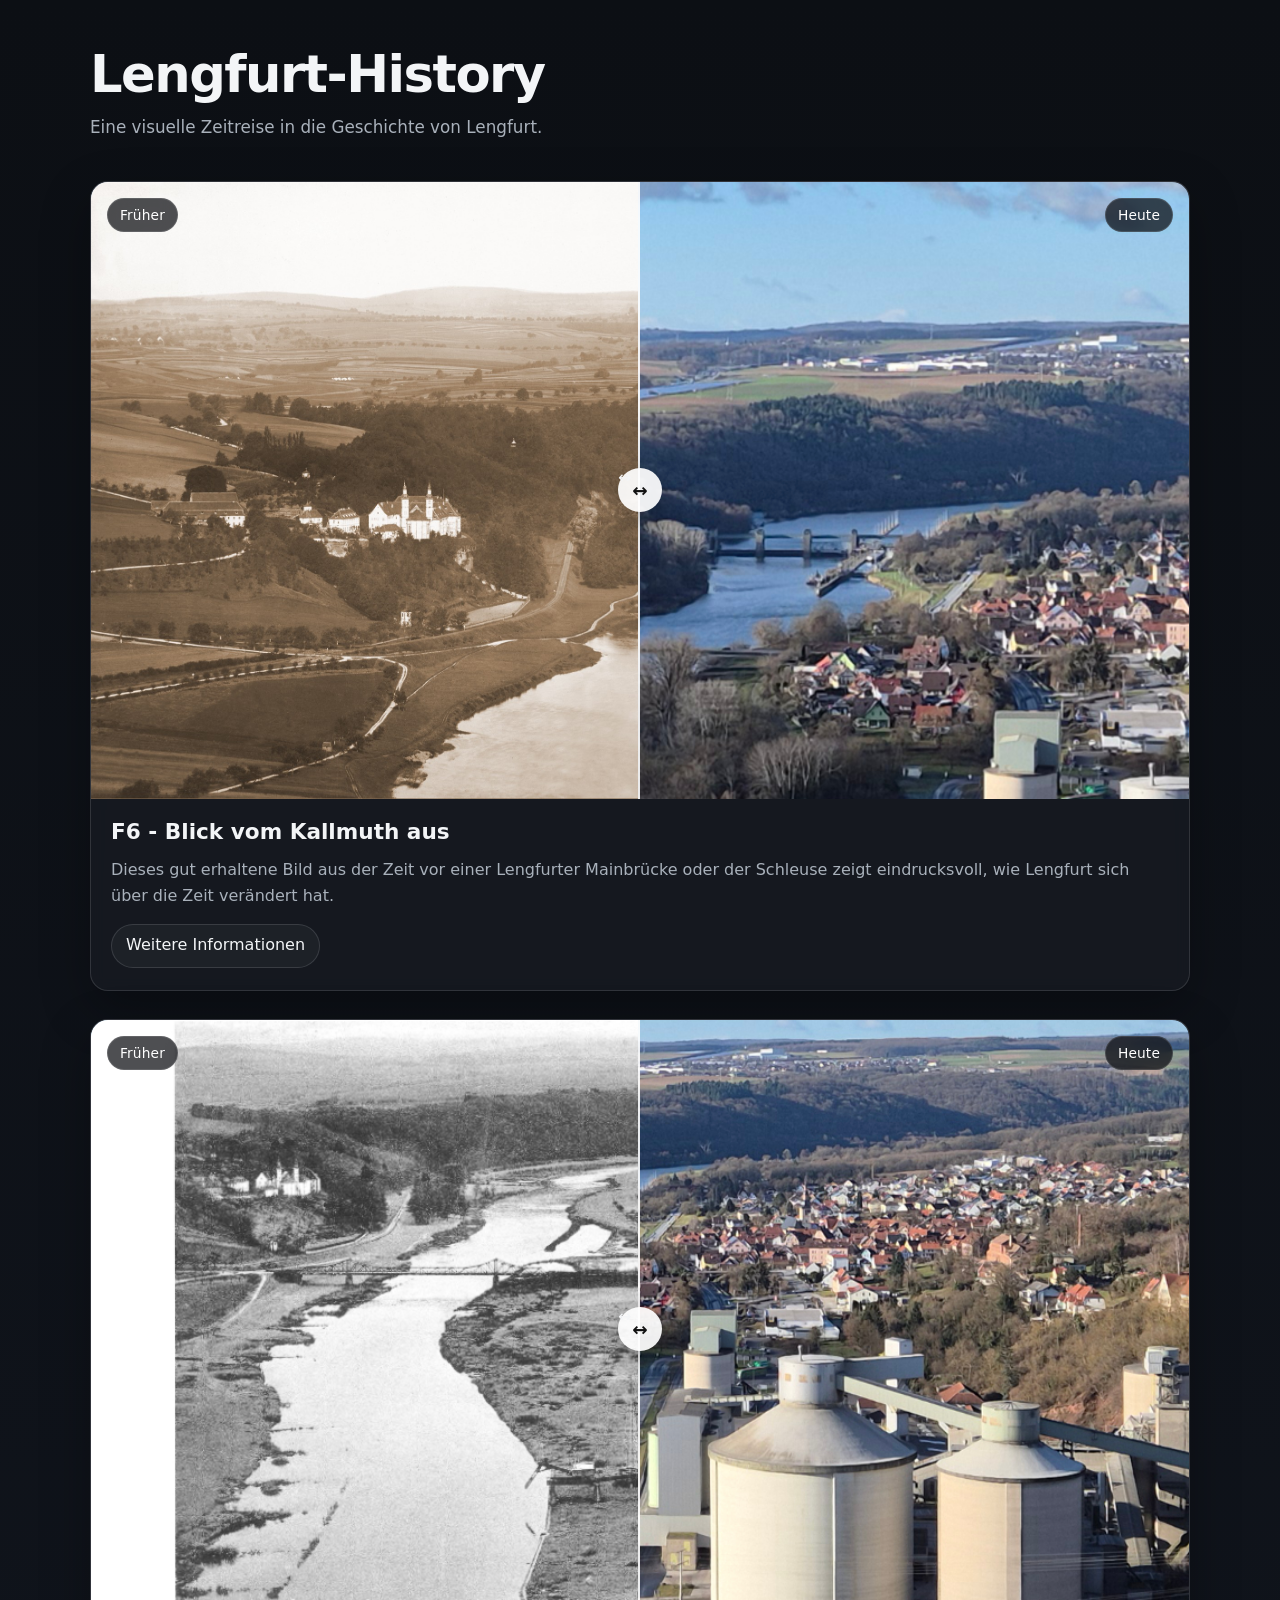
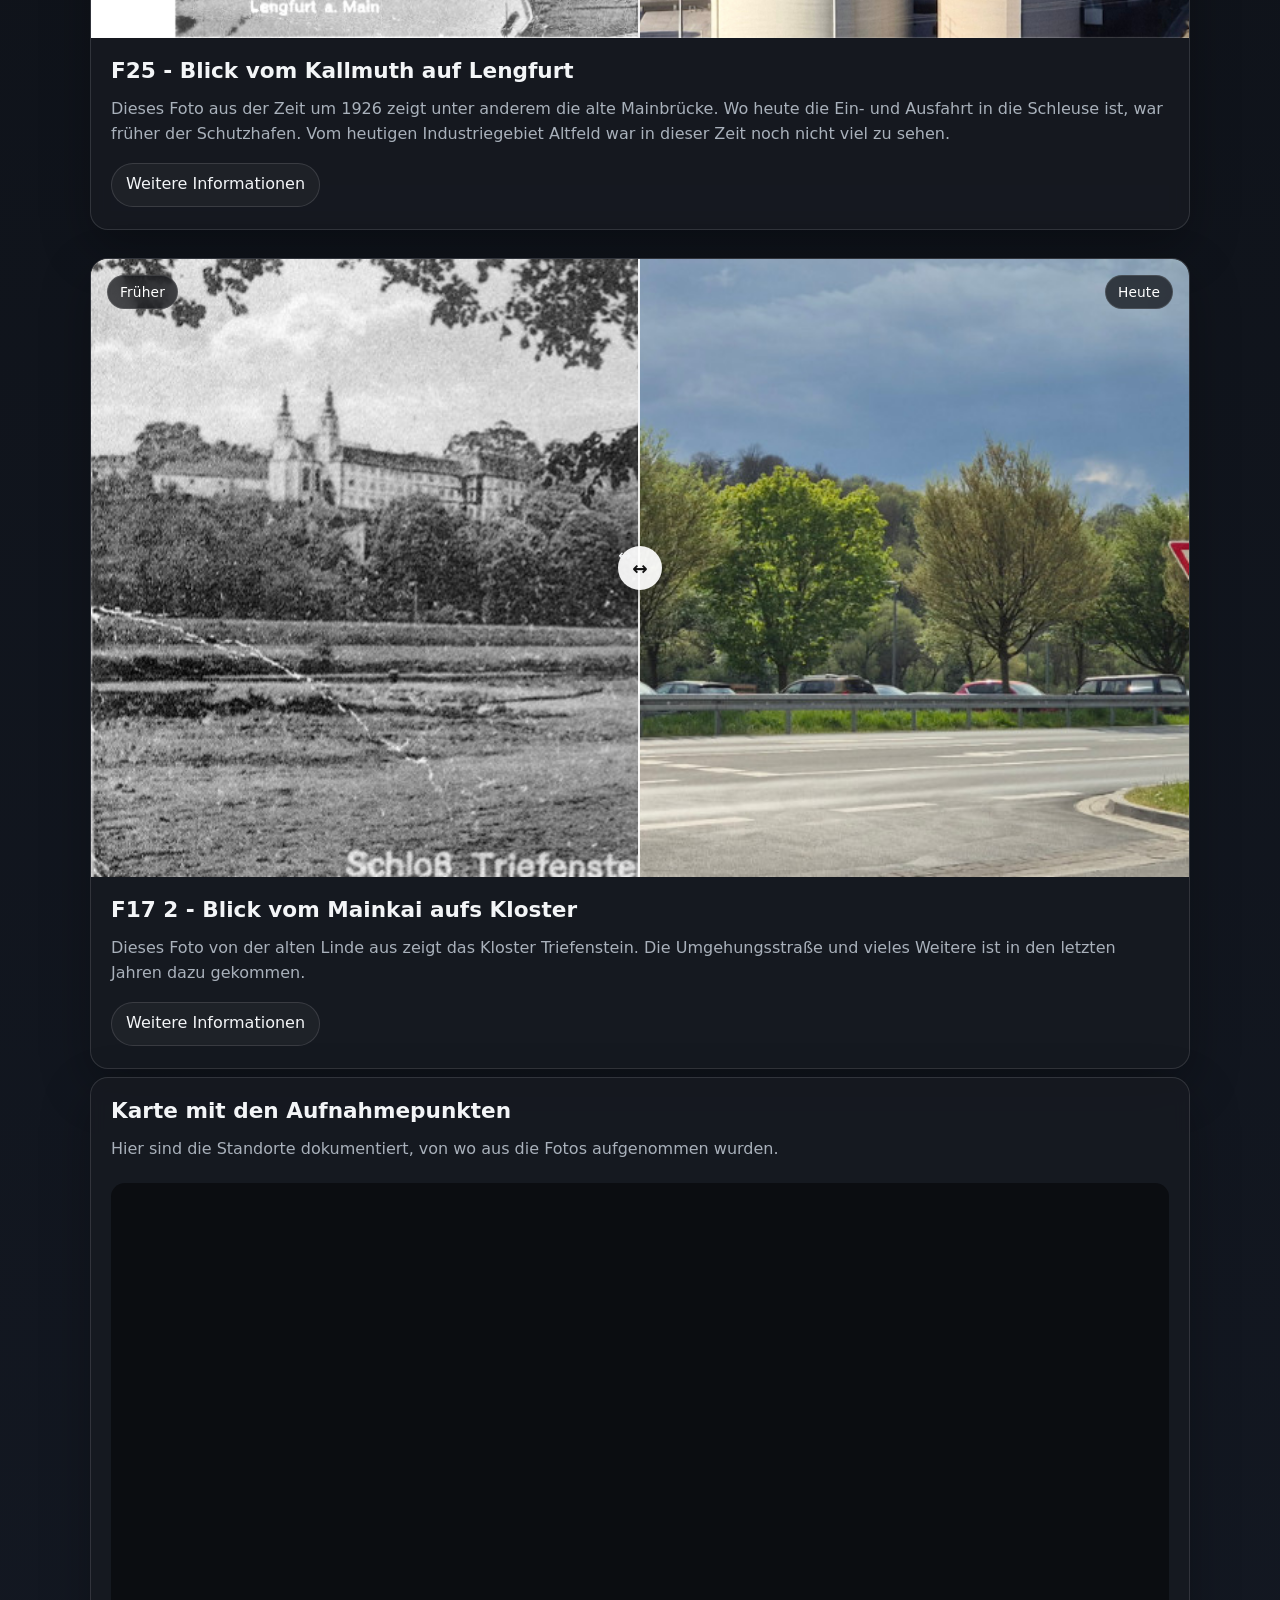
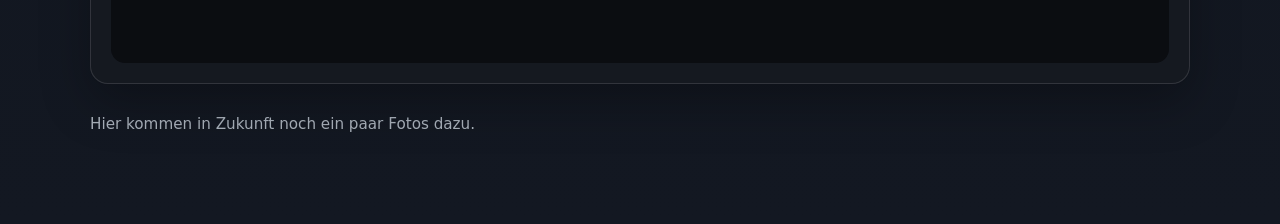
==== commit ab1db253: "Map, Überschrift und footer wieder in die index.html gepackt" ====
--- a/index.html
+++ b/index.html
@@ -20,8 +20,8 @@
 <body>
   <main class="page">
     <header class="hero">
-      <h1 data-page-title>Lengfurt-History</h1>
-      <p data-page-description>Eine visuelle Zeitreise in die Geschichte von Lengfurt.</p>
+      <h1>Lengfurt-History</h1>
+      <p>Eine visuelle Zeitreise in die Geschichte von Lengfurt.</p>
     </header>
 
     <section class="gallery" data-gallery aria-live="polite"></section>
@@ -29,16 +29,20 @@
     <section class="map-section" aria-labelledby="karte-titel">
       <div class="compare-card">
         <div class="compare-content">
-            <h2 id="karte-titel" data-map-title>Karte mit den Aufnahmepunkten</h2>
-            <p data-map-description>
+            <h2 id="karte-titel">Karte mit den Aufnahmepunkten</h2>
+            <p>
               Hier sind die Standorte dokumentiert, von wo aus die Fotos aufgenommen wurden.
             </p>
         </div>
-          <div class="map-embed" data-map-embed></div>
+          <div class="map-embed">
+            <iframe src="https://www.google.com/maps/d/embed?mid=1ggDm_IBhAO5Al_2fngC7RQu9NAcwdJE&ehbc=2E312F"
+              width="640" height="480" loading="lazy" referrerpolicy="no-referrer-when-downgrade"
+              title="Google My Maps Karte"></iframe>
+          </div>
       </div>
     </section>
 
-      <p class="footer-note" data-footer-note>
+      <p class="footer-note">
         Hier kommen in Zukunft noch ein paar Fotos dazu.
       </p>
   </main>
